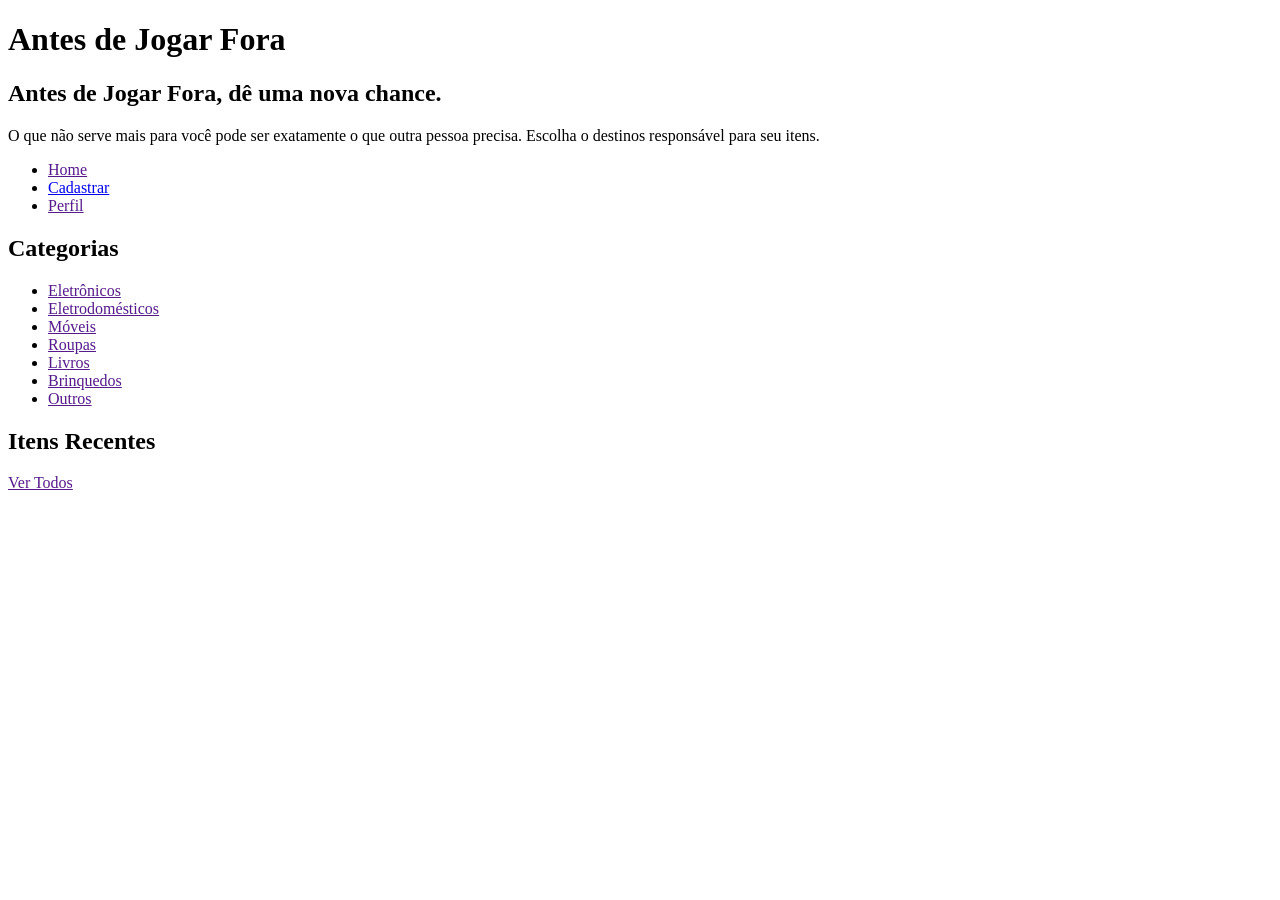
==== index.html @ 0c52346c "Antes de Jogar Fora - Updates (0.2.0 - 0.3.2) 17/08/2026 - Segunda-feira  Criei a base do site e o a" ====
<!DOCTYPE html>
<html lang="en">
<head>
    <meta charset="UTF-8">
    <meta name="viewport" content="width=device-width, initial-scale=1.0">
    <title>Antes de Jogar Fora</title>
    <link rel="stylesheet" href="style.css">
</head>
<body>
    <header>
        <h1>Antes de Jogar Fora</h1>
        <h2>Antes de Jogar Fora, dê uma nova chance.</h2>
        <p>O que não serve mais para você pode ser exatamente o que outra pessoa precisa. Escolha o destinos responsável para seu itens.</p>
        <nav>
            <ul class="menu">
                <li><a href="">Home</a></li>
                <li><a href="cadastro.html">Cadastrar</a></li>
                <li><a href="">Perfil</a></li>
            </ul>
        </nav>
    </header>

    <main>
        <section class="home">
            <h2>Categorias</h2>
            <ul class="catalog li">
                <li><a href="">Eletrônicos</a></li>
                <li><a href="">Eletrodomésticos</a></li>
                <li><a href="">Móveis</a></li>
                <li><a href="">Roupas</a></li>
                <li><a href="">Livros</a></li>
                <li><a href="">Brinquedos</a></li>
                <li><a href="">Outros</a></li>
            </ul>
        </section>

        <section class="iten">
            <h2>Itens Recentes</h2>
            <a href="" class="explorer">Ver Todos</a>
            <!--Adicionar Imagens-->

        </section>
    </main>

    <footer>
        
    </footer>

</body>
</html>
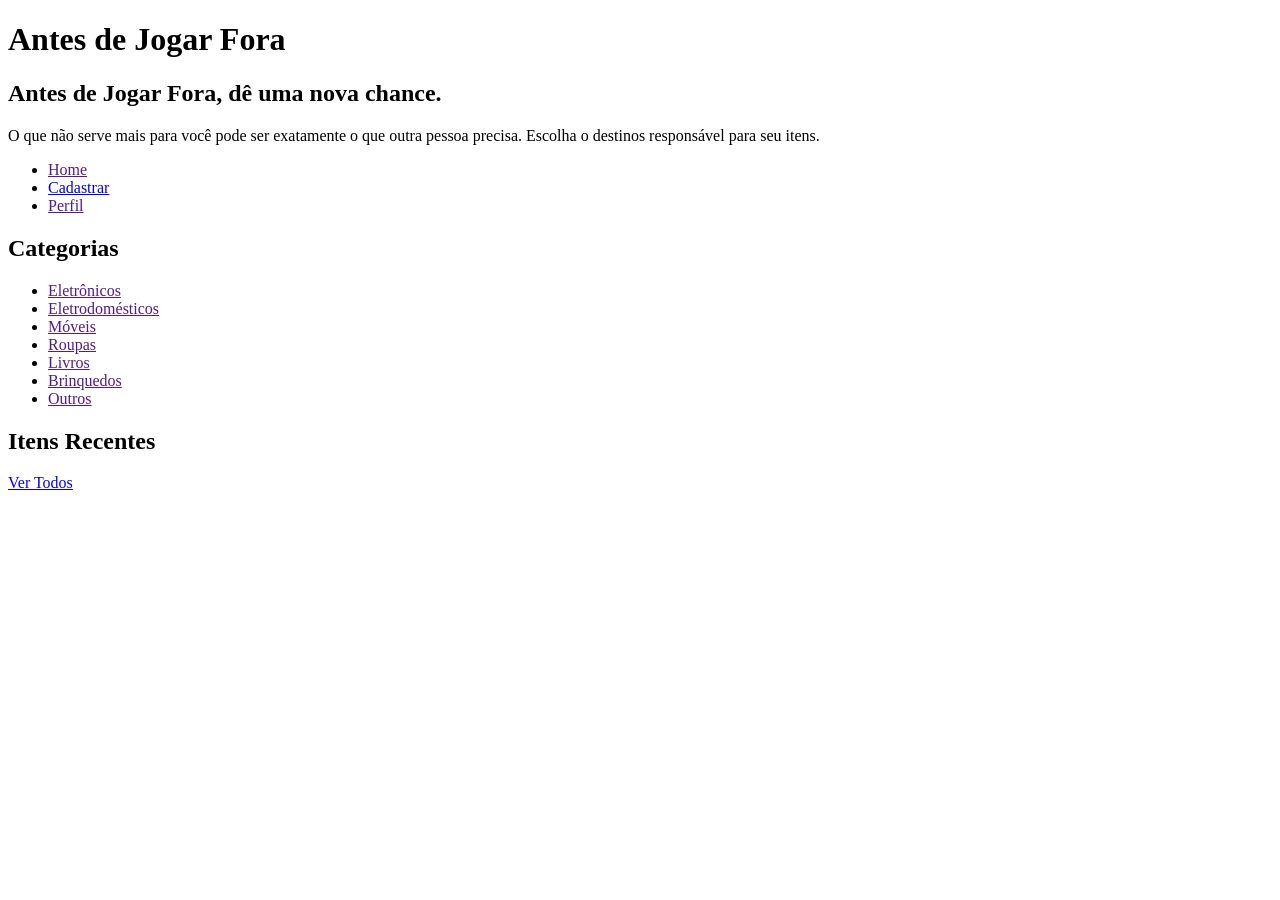
==== commit d18c1acd: "Antes de Jogar Fora - Update (0.5.1) 25/08/2026 (Intervalo do Almoço) - Terça-feira  Algumas correçõ" ====
--- a/index.html
+++ b/index.html
@@ -14,7 +14,7 @@
         <nav>
             <ul class="menu">
                 <li><a href="">Home</a></li>
-                <li><a href="cadastro.html">Cadastrar</a></li>
+                <li><a href="cadastro 1.html">Cadastrar</a></li>
                 <li><a href="">Perfil</a></li>
             </ul>
         </nav>
@@ -36,7 +36,7 @@
 
         <section class="iten">
             <h2>Itens Recentes</h2>
-            <a href="" class="explorer">Ver Todos</a>
+            <a href="catalogo.html" class="explorer">Ver Todos</a>
             <!--Adicionar Imagens-->
 
         </section>
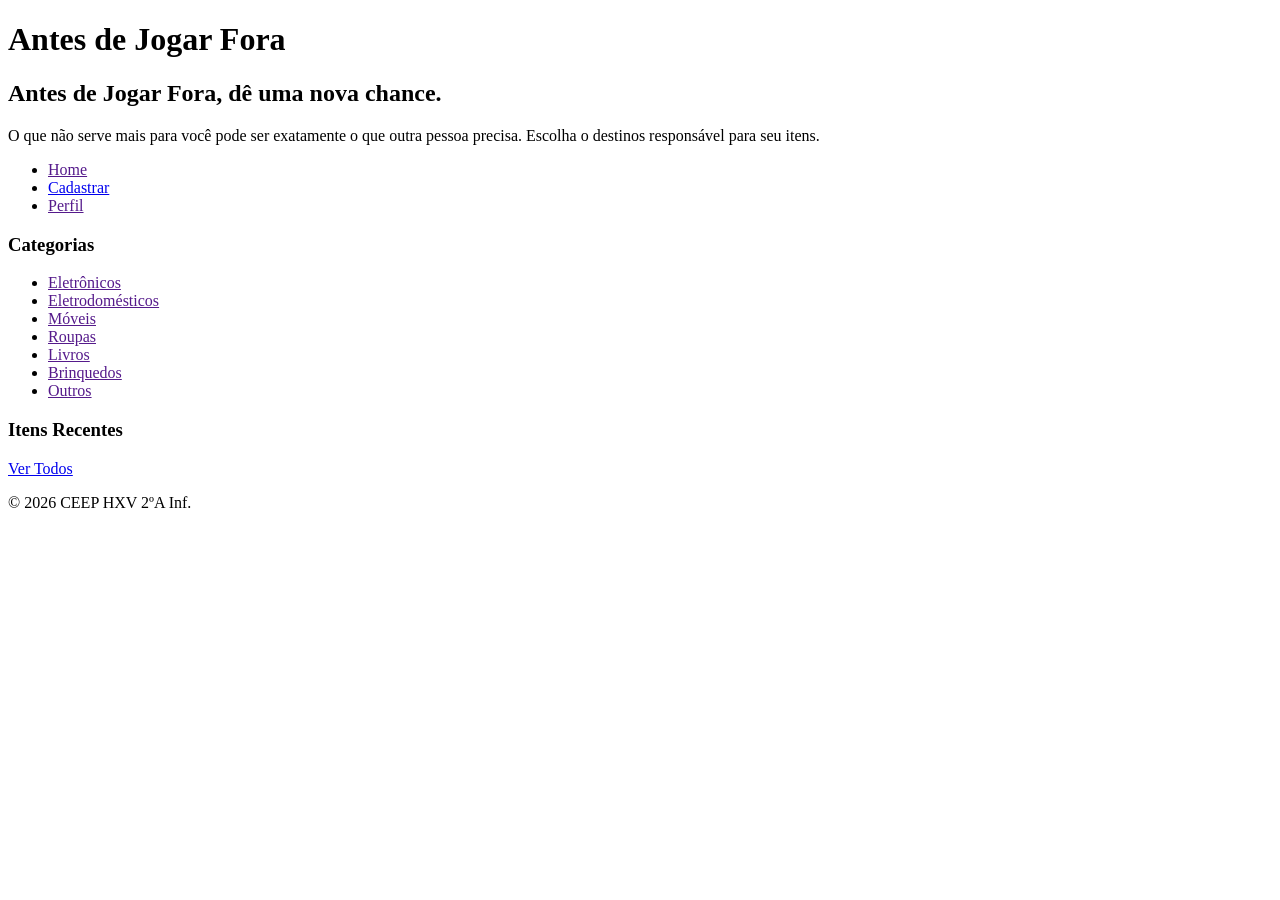
==== commit df3624a1: "Antes de Jogar Fora - Update (0.7.7) 07/09/2026 - Domingo  Algumas alterações de tag e ordem; Criei " ====
--- a/index.html
+++ b/index.html
@@ -22,7 +22,7 @@
 
     <main>
         <section class="home">
-            <h2>Categorias</h2>
+            <h3>Categorias</h3>
             <ul class="catalog li">
                 <li><a href="">Eletrônicos</a></li>
                 <li><a href="">Eletrodomésticos</a></li>
@@ -35,7 +35,7 @@
         </section>
 
         <section class="iten">
-            <h2>Itens Recentes</h2>
+            <h3>Itens Recentes</h3>
             <a href="catalogo.html" class="explorer">Ver Todos</a>
             <!--Adicionar Imagens-->
 
@@ -43,7 +43,7 @@
     </main>
 
     <footer>
-        
+        <p>&copy 2026 CEEP HXV 2ºA Inf.</p>
     </footer>
 
 </body>
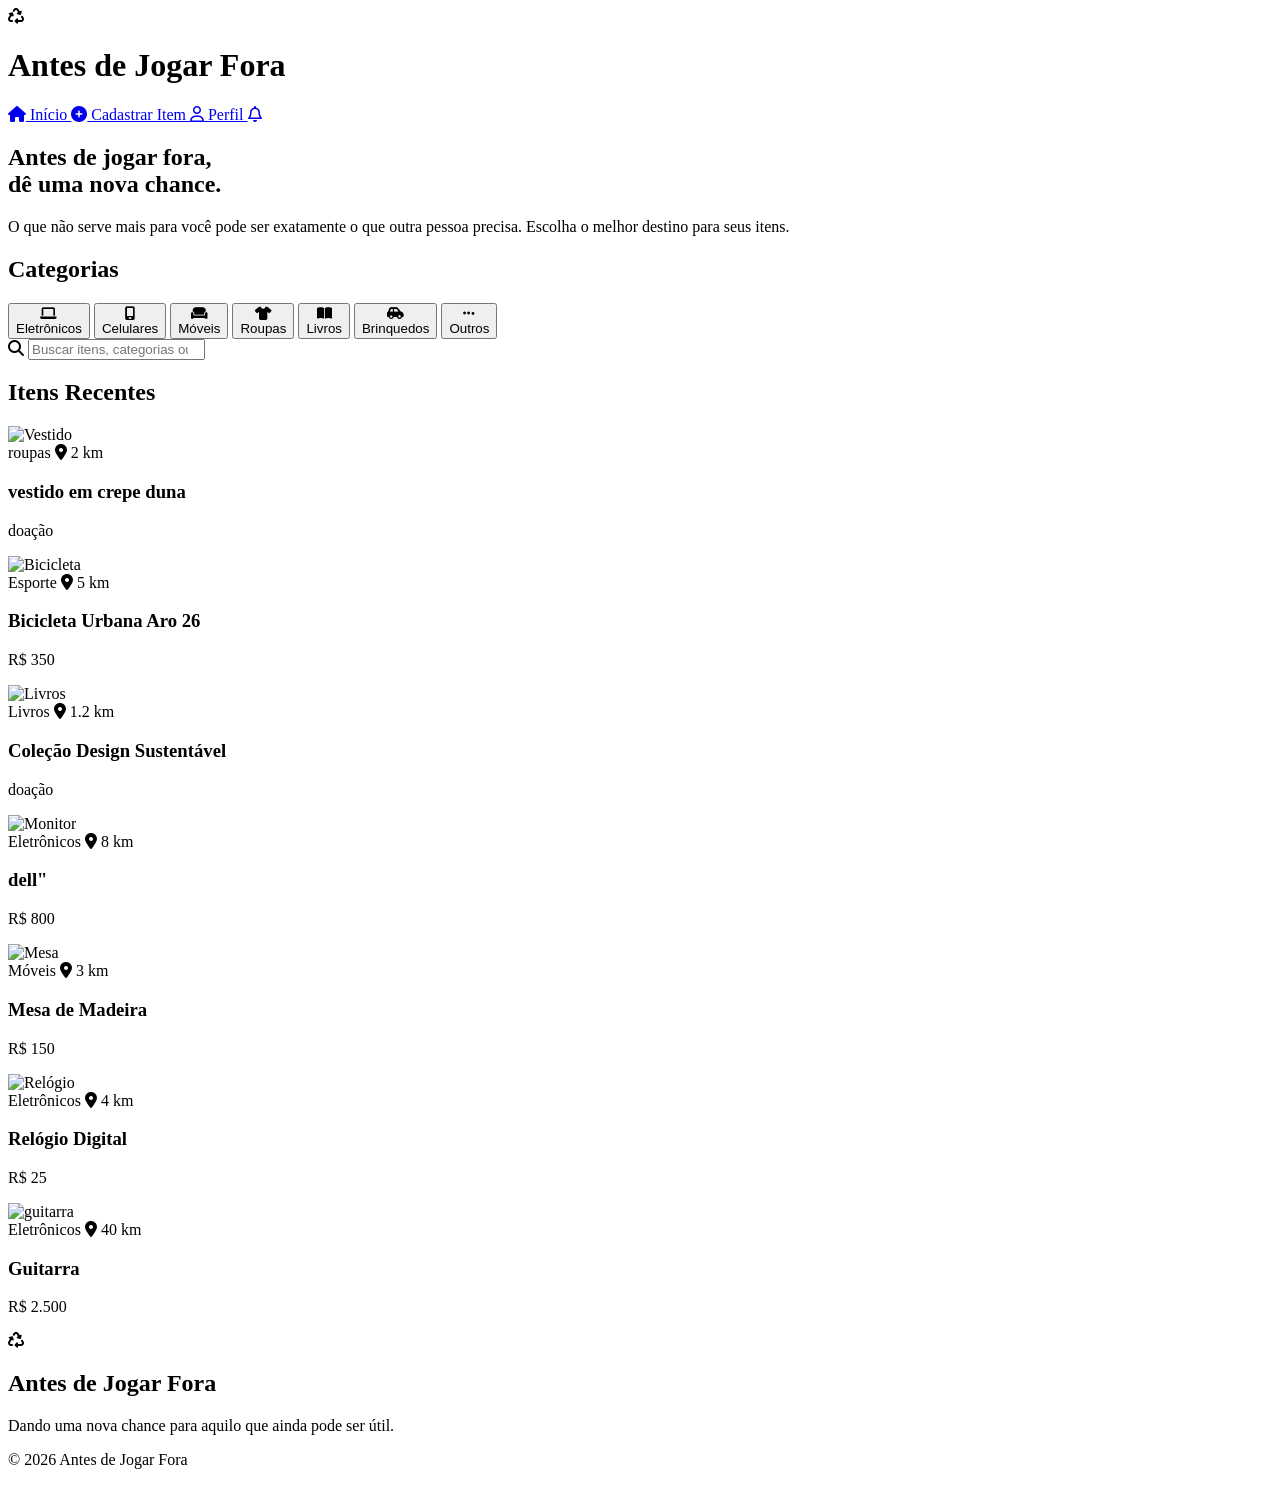
==== commit d639b652: "Antes de Jogar Fora no index, eu(heloa), utilizei  o modelo base onde felipe fez, peguei esse modelo" ====
--- a/index.html
+++ b/index.html
@@ -1,50 +1,396 @@
 <!DOCTYPE html>
-<html lang="en">
+<html lang="pt-BR">
 <head>
     <meta charset="UTF-8">
     <meta name="viewport" content="width=device-width, initial-scale=1.0">
+
     <title>Antes de Jogar Fora</title>
+
+    <!-- CSS -->
     <link rel="stylesheet" href="style.css">
+
+    <!-- Ícones -->
+    <link rel="stylesheet"
+        href="https://cdnjs.cloudflare.com/ajax/libs/font-awesome/6.5.1/css/all.min.css">
 </head>
+
 <body>
+
+    <!-- CABEÇALHO -->
     <header>
-        <h1>Antes de Jogar Fora</h1>
-        <h2>Antes de Jogar Fora, dê uma nova chance.</h2>
-        <p>O que não serve mais para você pode ser exatamente o que outra pessoa precisa. Escolha o destinos responsável para seu itens.</p>
-        <nav>
-            <ul class="menu">
-                <li><a href="">Home</a></li>
-                <li><a href="cadastro 1.html">Cadastrar</a></li>
-                <li><a href="">Perfil</a></li>
-            </ul>
+
+        <div class="logo">
+            <i class="fa-solid fa-recycle"></i>
+            <h1>Antes de Jogar Fora</h1>
+        </div>
+
+        <nav class="menu">
+            <a href="#" class="ativo">
+                <i class="fa-solid fa-house"></i>
+                Início
+            </a>
+
+            <a href="cadastro1.html">
+                <i class="fa-solid fa-circle-plus"></i>
+                Cadastrar Item
+            </a>
+
+            <a href="#">
+                <i class="fa-regular fa-user"></i>
+                Perfil
+            </a>
+
+            <a href="#">
+                <i class="fa-regular fa-bell"></i>
+            </a>
         </nav>
+
     </header>
 
+
+    <!-- CONTEÚDO PRINCIPAL -->
     <main>
-        <section class="home">
-            <h3>Categorias</h3>
-            <ul class="catalog li">
-                <li><a href="">Eletrônicos</a></li>
-                <li><a href="">Eletrodomésticos</a></li>
-                <li><a href="">Móveis</a></li>
-                <li><a href="">Roupas</a></li>
-                <li><a href="">Livros</a></li>
-                <li><a href="">Brinquedos</a></li>
-                <li><a href="">Outros</a></li>
-            </ul>
+
+        <!-- APRESENTAÇÃO -->
+        <section class="apresentacao">
+
+            <h2>
+                Antes de jogar fora,<br>
+                <span>dê uma nova chance.</span>
+            </h2>
+
+            <p>
+                O que não serve mais para você pode ser exatamente
+                o que outra pessoa precisa. Escolha o melhor destino 
+                para seus itens.
+            </p>
+
         </section>
 
-        <section class="iten">
-            <h3>Itens Recentes</h3>
-            <a href="catalogo.html" class="explorer">Ver Todos</a>
-            <!--Adicionar Imagens-->
+
+        <!-- CATEGORIAS -->
+        <section id="categorias" class="categorias">
+
+            <h2>Categorias</h2>
+
+            <div class="lista-categorias">
+
+                <button class="categoria">
+                    <div class="icone">
+                        <i class="fa-solid fa-laptop"></i>
+                    </div>
+                    <span>Eletrônicos</span>
+                </button>
+
+                <button class="categoria">
+                    <div class="icone">
+                        <i class="fa-solid fa-mobile-screen"></i>
+                    </div>
+                    <span>Celulares</span>
+                </button>
+
+                <button class="categoria">
+                    <div class="icone">
+                        <i class="fa-solid fa-couch"></i>
+                    </div>
+                    <span>Móveis</span>
+                </button>
+
+                <button class="categoria">
+                    <div class="icone">
+                        <i class="fa-solid fa-shirt"></i>
+                    </div>
+                    <span>Roupas</span>
+                </button>
+
+                <button class="categoria">
+                    <div class="icone">
+                        <i class="fa-solid fa-book-open"></i>
+                    </div>
+                    <span>Livros</span>
+                </button>
+
+                <button class="categoria">
+                    <div class="icone">
+                        <i class="fa-solid fa-car-side"></i>
+                    </div>
+                    <span>Brinquedos</span>
+                </button>
+
+                <button class="categoria">
+                    <div class="icone">
+                        <i class="fa-solid fa-ellipsis"></i>
+                    </div>
+                    <span>Outros</span>
+                </button>
+
+            </div>
 
         </section>
+
+        <section class="busca-area" aria-label="Buscar itens">
+            <div class="campo-busca">
+                <i class="fa-solid fa-magnifying-glass"></i>
+                <input type="search" placeholder="Buscar itens, categorias ou localização" aria-label="Buscar itens" />
+            </div>
+        </section>
+
+
+        <!-- ITENS RECENTES -->
+        <section id="itens" class="itens">
+
+            <div class="titulo-itens">
+
+                <h2>Itens Recentes</h2>
+
+                
+
+            </div>
+
+
+            <div class="grid-itens">
+
+
+                <!-- ITEM 1 -->
+                <article class="card">
+
+                    <img src="fotos/vestido.jpeg"
+                         alt="Vestido">
+
+                    <div class="conteudo-card">
+
+                        <div class="informacoes">
+
+                            <span class="tag roupas">roupas</span>
+
+
+                            <span class="distancia">
+                                <i class="fa-solid fa-location-dot"></i>
+                                2 km
+                            </span>
+
+                        </div>
+
+                        <h3>vestido em crepe duna</h3>
+                        <p class="preco">doação</p>
+
+
+
+                    </div>
+
+                </article>
+
+
+                <!-- ITEM 2 -->
+                <article class="card">
+
+                    <img src="fotos/foto de bike.jpeg"
+                         alt="Bicicleta">
+
+                    <div class="conteudo-card">
+
+                        <div class="informacoes">
+
+                            <span class="tag esporte">
+                                Esporte
+                            </span>
+
+                            <span class="distancia">
+                                <i class="fa-solid fa-location-dot"></i>
+                                5 km
+                            </span>
+
+                        </div>
+
+                        <h3>Bicicleta Urbana Aro 26</h3>
+
+                        <p class="preco">R$ 350</p>
+
+                    </div>
+
+                </article>
+
+
+                <!-- ITEM 3 -->
+                <article class="card">
+
+                    <img src="https://images.unsplash.com/photo-1512820790803-83ca734da794"
+                         alt="Livros">
+
+                    <div class="conteudo-card">
+
+                        <div class="informacoes">
+
+                            <span class="tag livros">
+                                Livros
+                            </span>
+
+                            <span class="distancia">
+                                <i class="fa-solid fa-location-dot"></i>
+                                1.2 km
+                            </span>
+
+                        </div>
+
+                        <h3>Coleção Design Sustentável</h3>
+
+                        <p class="preco gratis">doação</p>
+
+                    </div>
+
+                </article>
+
+
+                <!-- ITEM 4 -->
+                <article class="card">
+
+                    <img src="fotos/notebook.jpeg"
+                         alt="Monitor">
+
+                    <div class="conteudo-card">
+
+                        <div class="informacoes">
+
+                            <span class="tag eletronicos">
+                                Eletrônicos
+                            </span>
+
+                            <span class="distancia">
+                                <i class="fa-solid fa-location-dot"></i>
+                                8 km
+                            </span>
+
+                        </div>
+
+                        <h3>dell"</h3>
+
+                        <p class="preco">R$ 800</p>
+
+                    </div>
+
+                </article>
+
+
+                <!-- ITEM 5 -->
+                <article class="card">
+
+                    <img src="fotos/mesa de madeira.jpeg"
+                         alt="Mesa">
+
+                    <div class="conteudo-card">
+
+                        <div class="informacoes">
+
+                            <span class="tag moveis">
+                                Móveis
+                            </span>
+
+                            <span class="distancia">
+                                <i class="fa-solid fa-location-dot"></i>
+                                3 km
+                            </span>
+
+                        </div>
+
+                        <h3>Mesa de Madeira</h3>
+
+                        <p class="preco">R$ 150</p>
+
+                    </div>
+
+                </article>
+
+
+                <!-- ITEM 6 -->
+                <article class="card">
+
+                    <img src="fotos/relogio2.jpeg"
+                         alt="Relógio">
+
+                    <div class="conteudo-card">
+
+                        <div class="informacoes">
+
+                            <span class="tag eletronicos">
+                                Eletrônicos
+                            </span>
+
+                            <span class="distancia">
+                                <i class="fa-solid fa-location-dot"></i>
+                                4 km
+                            </span>
+
+                        </div>
+
+                        <h3>Relógio Digital</h3>
+
+                        <p class="preco">R$ 25</p>
+
+                    </div>
+
+                </article>
+
+                <!-- ITEM 7 -->
+                <article class="card">
+
+                    <img src="fotos/guitarra.jpeg"
+                         alt="guitarra">
+
+                    <div class="conteudo-card">
+
+                        <div class="informacoes">
+
+                            <span class="tag eletronicos">
+                                Eletrônicos
+                            </span>
+
+                            <span class="distancia">
+                                <i class="fa-solid fa-location-dot"></i>
+                                40 km
+                            </span>
+
+                        </div>
+
+                        <h3>Guitarra</h3>
+
+                        <p class="preco">R$ 2.500</p>
+
+                    </div>
+
+                </article>
+
+
+            </div>
+
+        </section>
+
     </main>
 
+
+    <!-- RODAPÉ -->
     <footer>
-        <p>&copy 2026 CEEP HXV 2ºA Inf.</p>
+
+        <div class="footer-logo">
+
+            <i class="fa-solid fa-recycle"></i>
+
+            <h2>Antes de Jogar Fora</h2>
+
+        </div>
+
+        <p>
+            Dando uma nova chance para aquilo que ainda pode ser útil.
+        </p>
+
+        <p class="copyright">
+            © 2026 Antes de Jogar Fora
+        </p>
+
     </footer>
 
+
+    <!-- JAVASCRIPT -->
+    <script src="script.js"></script>
+
 </body>
-</html>+</html>
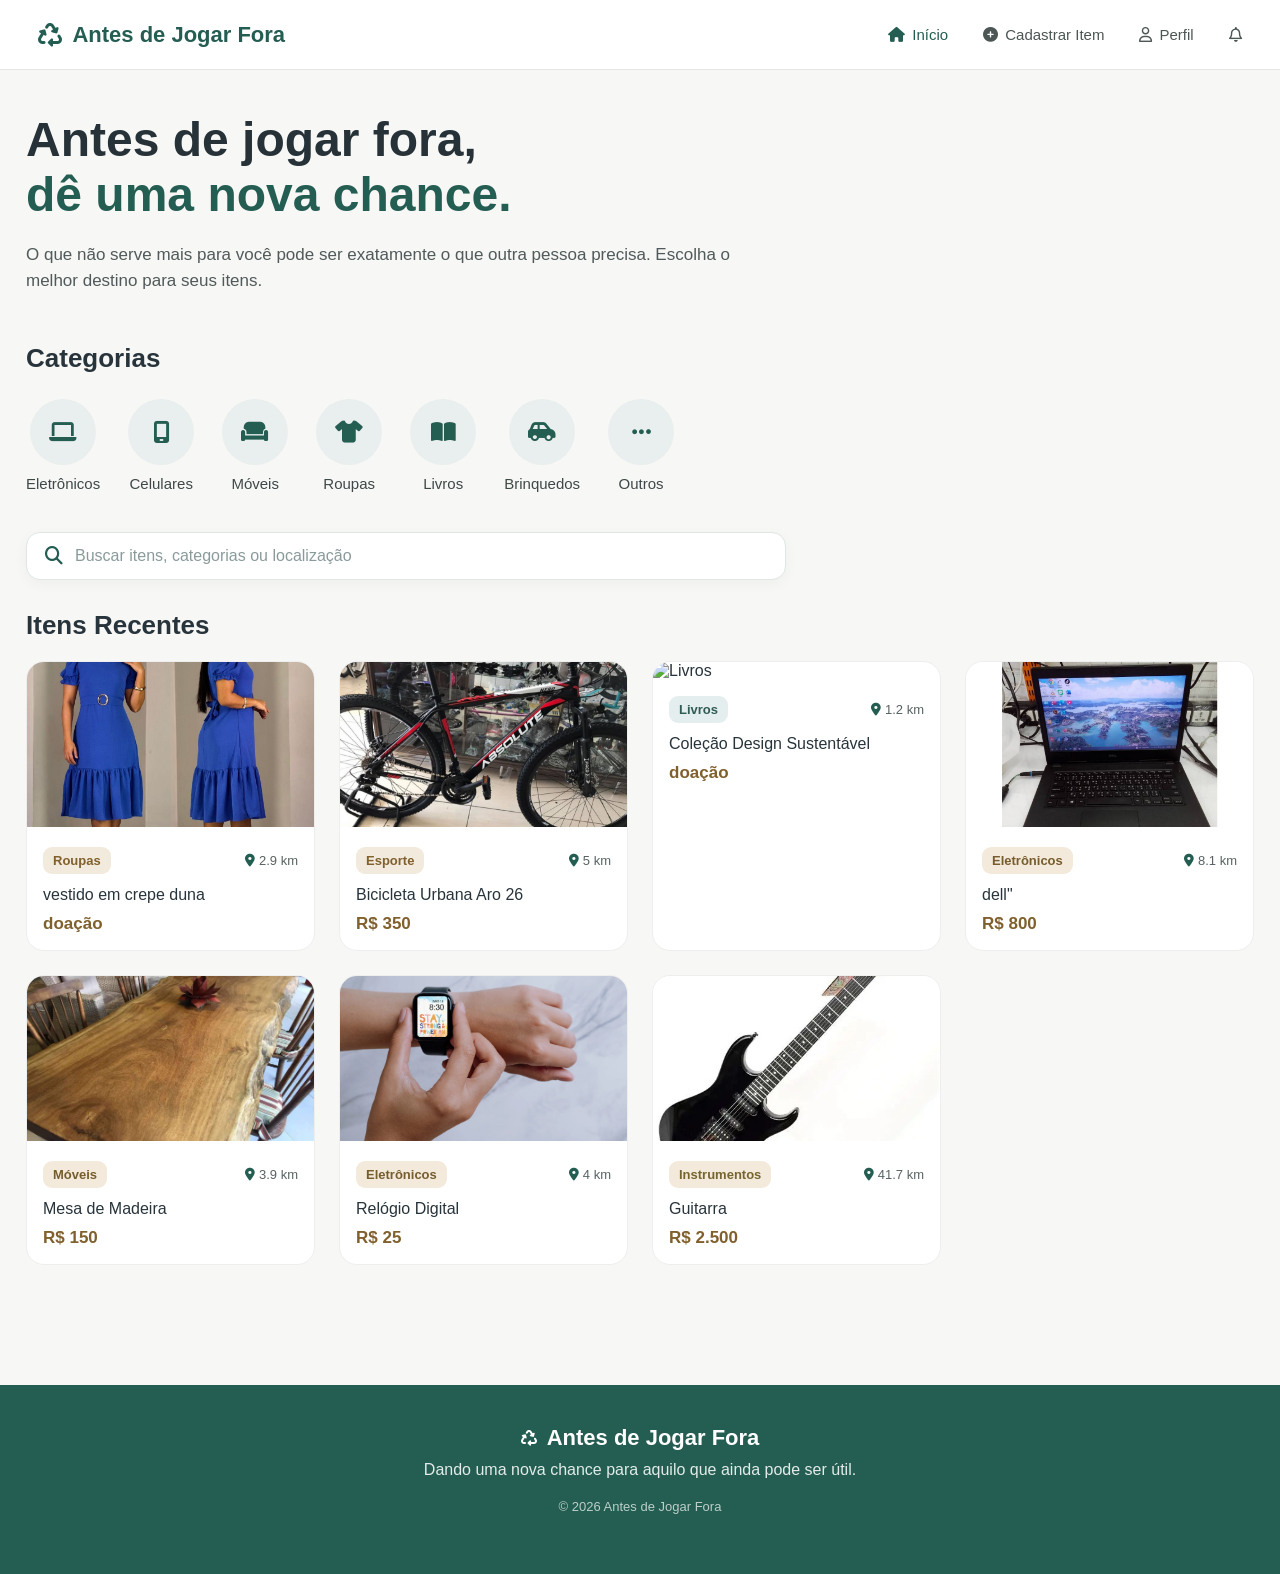
==== commit 284539f6: "Antes de Jogar Fora Algumas alteracoes minimas." ====
--- a/index.html
+++ b/index.html
@@ -161,12 +161,12 @@
 
                         <div class="informacoes">
 
-                            <span class="tag roupas">roupas</span>
-
-
-                            <span class="distancia">
-                                <i class="fa-solid fa-location-dot"></i>
-                                2 km
+                            <span class="tag roupas">Roupas</span>
+
+
+                            <span class="distancia">
+                                <i class="fa-solid fa-location-dot"></i>
+                                2.9 km
                             </span>
 
                         </div>
@@ -257,7 +257,7 @@
 
                             <span class="distancia">
                                 <i class="fa-solid fa-location-dot"></i>
-                                8 km
+                                8.1 km
                             </span>
 
                         </div>
@@ -287,7 +287,7 @@
 
                             <span class="distancia">
                                 <i class="fa-solid fa-location-dot"></i>
-                                3 km
+                                3.9 km
                             </span>
 
                         </div>
@@ -340,13 +340,13 @@
 
                         <div class="informacoes">
 
-                            <span class="tag eletronicos">
-                                Eletrônicos
-                            </span>
-
-                            <span class="distancia">
-                                <i class="fa-solid fa-location-dot"></i>
-                                40 km
+                            <span class="tag instrumentos">
+                                Instrumentos
+                            </span>
+
+                            <span class="distancia">
+                                <i class="fa-solid fa-location-dot"></i>
+                                41.7 km
                             </span>
 
                         </div>
--- a/style.css
+++ b/style.css
@@ -0,0 +1,1375 @@
+* {
+    margin: 0;
+    padding: 0;
+    box-sizing: border-box;
+}
+
+body {
+    font-family: Arial, Helvetica, sans-serif;
+    background-color: #f8f8f6;
+    color: #263238;
+    overflow-x: hidden;
+}
+
+
+/* CABEÇALHO */
+
+header {
+    width: 100%;
+    height: 70px;
+
+    display: flex;
+    align-items: center;
+    justify-content: space-between;
+
+    padding: 0 clamp(22px, 3vw, 72px);
+
+    background-color: white;
+
+    border-bottom: 1px solid #e5e5e5;
+}
+
+.logo {
+    display: flex;
+    align-items: center;
+    gap: 10px;
+
+    color: #245d52;
+}
+
+.logo h1 {
+    font-size: 22px;
+}
+
+.logo i {
+    font-size: 24px;
+}
+
+
+/* MENU */
+
+.menu {
+    display: flex;
+    align-items: center;
+    gap: 35px;
+}
+
+.menu a {
+    text-decoration: none;
+    color: #4c5655;
+
+    display: flex;
+    align-items: center;
+    gap: 7px;
+
+    font-size: 15px;
+}
+
+.menu a:hover,
+.menu .ativo {
+    color: #245d52;
+}
+
+
+/* CONTEÚDO */
+
+main {
+    width: min(1440px, calc(100% - 52px));
+    margin: 0 auto;
+    padding: 42px 0 50px;
+}
+
+
+/* APRESENTAÇÃO */
+
+.apresentacao {
+    max-width: 760px;
+    margin-bottom: 50px;
+}
+
+.apresentacao h2 {
+    font-size: 48px;
+    line-height: 1.15;
+
+    margin-bottom: 20px;
+
+    color: #263238;
+}
+
+.apresentacao span {
+    color: #245d52;
+}
+
+.apresentacao p {
+    font-size: 17px;
+
+    line-height: 1.5;
+
+    color: #505a5a;
+}
+
+
+/* CATEGORIAS */
+
+.categorias h2,
+.itens h2 {
+    font-size: 26px;
+
+    margin-bottom: 25px;
+}
+
+.lista-categorias {
+    display: flex;
+
+    gap: 28px;
+
+    margin-bottom: 40px;
+
+    flex-wrap: wrap;
+}
+
+.busca-area {
+    margin: 0 0 30px;
+}
+
+.campo-busca {
+    width: min(100%, 760px);
+    display: flex;
+    align-items: center;
+    gap: 12px;
+    background: #ffffff;
+    border: 1px solid #dfe7e3;
+    border-radius: 14px;
+    padding: 14px 18px;
+    box-shadow: 0 4px 14px rgba(25, 43, 36, 0.04);
+}
+
+.campo-busca i {
+    color: #245d52;
+    font-size: 18px;
+}
+
+.campo-busca input {
+    width: 100%;
+    border: none;
+    outline: none;
+    font-size: 16px;
+    color: #263238;
+    background: transparent;
+}
+
+.campo-busca input::placeholder {
+    color: #8a9a9b;
+}
+
+.mensagem-busca {
+    margin: 12px 0 0;
+    color: #48615f;
+    font-size: 14px;
+    display: none;
+}
+
+.categoria {
+    border: none;
+
+    background: transparent;
+
+    cursor: pointer;
+
+    display: flex;
+
+    flex-direction: column;
+
+    align-items: center;
+
+    gap: 10px;
+
+    font-size: 15px;
+
+    color: #3f4848;
+}
+
+.icone {
+    width: 66px;
+    height: 66px;
+
+    border-radius: 50%;
+
+    background-color: #e9eeee;
+
+    display: flex;
+
+    justify-content: center;
+
+    align-items: center;
+
+    color: #245d52;
+
+    font-size: 22px;
+}
+
+.categoria:hover .icone {
+    background-color: #d8e5e1;
+
+    transform: scale(1.08);
+
+    transition: 0.3s;
+}
+
+
+/* TÍTULO DOS ITENS */
+
+.titulo-itens {
+    display: flex;
+
+    align-items: center;
+
+    justify-content: space-between;
+
+    margin-bottom: 20px;
+}
+
+.titulo-itens h2 {
+    margin-bottom: 0;
+}
+
+.titulo-itens a {
+    text-decoration: none;
+
+    color: #245d52;
+
+    font-size: 15px;
+}
+
+
+/* GRID DOS ITENS */
+
+.grid-itens {
+    display: grid;
+
+    grid-template-columns: repeat(4, 1fr);
+
+    gap: 24px;
+}
+
+
+/* CARD */
+
+.card {
+    background-color: white;
+
+    border-radius: 18px;
+
+    overflow: hidden;
+
+    border: 1px solid #eeeeee;
+
+    transition: 0.3s;
+
+    cursor: pointer;
+}
+
+.card:hover {
+    transform: translateY(-6px);
+
+    box-shadow: 0 10px 25px rgba(0,0,0,0.08);
+}
+
+.card img {
+    width: 100%;
+
+    height: 165px;
+
+    object-fit: cover;
+}
+
+.conteudo-card {
+    padding: 16px;
+}
+
+.informacoes {
+    display: flex;
+
+    align-items: center;
+
+    justify-content: space-between;
+
+    margin-bottom: 12px;
+}
+
+.tag {
+    padding: 6px 10px;
+
+    border-radius: 9px;
+
+    font-size: 13px;
+
+    font-weight: bold;
+}
+
+.roupas {
+    background-color: #f2eadc;
+    color: #80602d;
+}
+
+.esporte {
+    background-color: #f2eadc;
+
+    color: #80602d;
+}
+
+.livros {
+    background-color: #e5eeee;
+
+    color: #315b55;
+}
+
+.eletronicos {
+    background-color: #f3eadb;
+
+    color: #765d2e;
+}
+
+.instrumentos {
+    background-color: #f3eadb;
+
+    color: #76652e;
+}
+
+.distancia {
+    font-size: 13px;
+
+    color: #586262;
+}
+
+.distancia i {
+    color: #245d52;
+}
+
+.card h3 {
+    font-size: 16px;
+
+    font-weight: normal;
+
+    margin-bottom: 10px;
+}
+
+.preco {
+    font-size: 17px;
+
+    font-weight: bold;
+
+    color: #80602d;
+}
+
+.doacao {
+    font-size: 17px;
+    font-weight: bold; 
+    color: #80602d;    
+}
+
+.moveis {
+    background-color: #f3eadb;
+
+    color: #765d2e;
+}
+
+/* RODAPÉ */
+
+footer {
+    margin-top: 70px;
+
+    padding: 40px 55px;
+
+    background-color: #245d52;
+
+    color: white;
+
+    text-align: center;
+}
+
+.footer-logo {
+    display: flex;
+
+    justify-content: center;
+
+    align-items: center;
+
+    gap: 10px;
+
+    margin-bottom: 10px;
+}
+
+.footer-logo h2 {
+    font-size: 22px;
+}
+
+footer p {
+    color: #e2ece9;
+
+    margin-bottom: 20px;
+}
+
+.copyright {
+    font-size: 13px;
+
+    opacity: 0.8;
+}
+
+
+/* RESPONSIVIDADE */
+
+@media (max-width: 1000px) {
+
+    .grid-itens {
+        grid-template-columns: repeat(2, 1fr);
+    }
+
+}
+
+
+@media (max-width: 700px) {
+
+    header {
+        padding: 0 20px;
+
+        height: auto;
+
+        flex-direction: column;
+
+        gap: 20px;
+
+        padding-top: 20px;
+
+        padding-bottom: 20px;
+    }
+
+    .menu {
+        gap: 15px;
+
+        flex-wrap: wrap;
+
+        justify-content: center;
+    }
+
+    main {
+        padding: 30px 20px;
+    }
+
+    .apresentacao h2 {
+        font-size: 36px;
+    }
+
+    .grid-itens {
+        grid-template-columns: 1fr;
+    }
+
+    footer {
+        padding: 35px 20px;
+    }
+
+}
+
+/* ========================================
+   PÁGINA CADASTRO 1
+======================================== */
+
+body {
+    margin: 0;
+    font-family: Arial, Helvetica, sans-serif;
+    background-color: #f7f7f5;
+    color: #28343b;
+}
+
+
+/* CABEÇALHO */
+
+.cabecalho-cadastro {
+    position: relative;
+    height: 72px;
+
+    display: flex;
+    justify-content: center;
+    align-items: center;
+
+    background-color: #ffffff;
+
+    border-top: 8px solid #263d42;
+    border-bottom: 1px solid #e2e2e2;
+    padding: 0 20px;
+}
+
+.voltar-inicio {
+    position: absolute;
+    left: 22px;
+
+    display: flex;
+    justify-content: center;
+    align-items: center;
+
+    width: 38px;
+    height: 38px;
+
+    border-radius: 50%;
+
+    color: #24594f;
+
+    text-decoration: none;
+
+    transition: 0.2s;
+}
+
+.voltar-inicio:hover {
+    background-color: #edf4f2;
+}
+
+.cabecalho-cadastro h1 {
+    margin: 0;
+
+    color: #24594f;
+
+    font-size: 27px;
+    font-weight: bold;
+}
+
+
+/* ÁREA PRINCIPAL */
+
+.pagina-cadastro {
+    max-width: 720px;
+
+    margin: auto;
+
+    padding: 0 20px 40px;
+}
+
+
+/* TÍTULO */
+
+.titulo-cadastro {
+    text-align: center;
+
+    margin-top: 0;
+}
+
+.titulo-cadastro h2 {
+    margin-bottom: 8px;
+
+    font-size: 30px;
+
+    color: #263238;
+}
+
+.titulo-cadastro p {
+    margin-top: 0;
+
+    font-size: 16px;
+
+    color: #4e5b61;
+}
+
+
+/* FORMULÁRIO */
+
+.formulario-cadastro {
+    margin-top: 25px;
+
+    background-color: white;
+
+    border: 1px solid #d7dedd;
+
+    border-radius: 15px;
+
+    padding: 25px;
+
+    box-shadow: 0 3px 12px rgba(0, 0, 0, 0.03);
+}
+
+
+/* CAMPOS */
+
+.campo {
+    display: flex;
+
+    flex-direction: column;
+
+    margin-bottom: 24px;
+}
+
+.campo > label {
+    margin-bottom: 8px;
+
+    font-size: 14px;
+
+    color: #37434a;
+
+    letter-spacing: 0.3px;
+}
+
+
+/* INPUT E SELECT */
+
+.campo input[type="text"],
+.campo select,
+.campo textarea {
+    width: 100%;
+
+    border: 1px solid #63706c;
+
+    border-radius: 9px;
+
+    font-size: 16px;
+
+    padding: 15px 16px;
+
+    box-sizing: border-box;
+
+    outline: none;
+
+    background-color: #ffffff;
+}
+
+.campo input[type="text"]::placeholder,
+.campo textarea::placeholder {
+    color: #a4afb3;
+}
+
+.campo input[type="text"]:focus,
+.campo select:focus,
+.campo textarea:focus {
+    border: 2px solid #24594f;
+}
+
+
+/* DESCRIÇÃO */
+
+.campo textarea {
+    height: 100px;
+
+    resize: vertical;
+
+    font-family: Arial, Helvetica, sans-serif;
+}
+
+
+/* ÁREA DE FOTO */
+
+.area-foto {
+    height: 195px;
+
+    border: 2px dashed #b5c3bf;
+
+    border-radius: 13px;
+
+    display: flex;
+
+    flex-direction: column;
+
+    justify-content: center;
+
+    align-items: center;
+
+    cursor: pointer;
+
+    color: #68777b;
+}
+
+.area-foto:hover {
+    background-color: #f3f8f6;
+
+    border-color: #24594f;
+}
+
+.area-foto i {
+    font-size: 40px;
+
+    margin-bottom: 14px;
+}
+
+.area-foto span {
+    font-size: 16px;
+
+    margin-bottom: 7px;
+}
+
+.area-foto small {
+    color: #9ba6aa;
+}
+
+
+/* ESTADO DE CONSERVAÇÃO */
+
+.opcoes-estado {
+    display: grid;
+
+    grid-template-columns: repeat(3, 1fr);
+
+    gap: 14px;
+}
+
+.opcoes-estado input {
+    display: none;
+}
+
+.estado {
+    border: 1px solid #c5cfcc;
+
+    border-radius: 9px;
+
+    padding: 17px 14px;
+
+    cursor: pointer;
+
+    text-align: left;
+
+    font-size: 15px;
+
+    color: #303c42;
+
+    background-color: #ffffff;
+
+    transition: 0.2s;
+}
+
+.estado:hover {
+    border-color: #24594f;
+}
+
+
+/* QUANDO O ESTADO ESTIVER SELECIONADO */
+
+.opcoes-estado input:checked + .estado {
+    border: 2px solid #24594f;
+
+    background-color: #eef5f2;
+
+    box-shadow: 0 0 0 1px #c9d9d4;
+}
+
+
+/* LINHA */
+
+.linha {
+    width: 100%;
+
+    height: 1px;
+
+    background-color: #e5e5e5;
+
+    margin-bottom: 12px;
+}
+
+
+/* BOTÃO PRÓXIMO PASSO */
+
+.botao-proximo {
+    width: 100%;
+
+    height: 55px;
+
+    display: flex;
+
+    justify-content: center;
+
+    align-items: center;
+
+    gap: 15px;
+
+    background-color: #15513f;
+
+    color: white;
+
+    text-decoration: none;
+
+    border-radius: 12px;
+
+    font-weight: bold;
+
+    font-size: 15px;
+
+    box-sizing: border-box;
+
+    transition: 0.2s;
+}
+
+.botao-proximo:hover {
+    background-color: #0e4233;
+
+    transform: translateY(-1px);
+}
+
+
+/* RESPONSIVIDADE */
+
+@media (max-width: 600px) {
+
+    .cabecalho-cadastro h1 {
+        font-size: 22px;
+    }
+
+    .titulo-cadastro h2 {
+        font-size: 26px;
+    }
+
+    .formulario-cadastro {
+        padding: 18px;
+    }
+
+    .opcoes-estado {
+        grid-template-columns: 1fr;
+    }
+
+    .area-foto {
+        height: 160px;
+    }
+
+}
+
+
+/* ==========================================================================
+   Página de Cadastro 2
+   ========================================================================== */
+.cadastro-2-page {
+    background-color: #f4f7f6;
+    color: #333333;
+    display: flex;
+    flex-direction: column;
+    min-height: 100vh;
+    align-items: center;
+}
+
+.cadastro-2-page .h.cadastro {
+    background-color: #2e7d32;
+    color: #ffffff;
+    width: 100%;
+    padding: 20px;
+    text-align: center;
+    box-shadow: 0 4px 6px rgba(0, 0, 0, 0.1);
+}
+
+.cadastro-2-page .h.cadastro h1 {
+    font-size: 1.8rem;
+    font-weight: 600;
+}
+
+.cadastro-2-page .cadastro-2-main {
+    max-width: 500px;
+    width: 90%;
+    background: #ffffff;
+    margin-top: 40px;
+    padding: 30px;
+    border-radius: 12px;
+    box-shadow: 0 8px 16px rgba(0, 0, 0, 0.05);
+}
+
+.cadastro-2-page .cadastro-2-main h2 {
+    font-size: 1.4rem;
+    color: #1b5e20;
+    margin-bottom: 12px;
+    line-height: 1.3;
+}
+
+.cadastro-2-page .cadastro-2-main p {
+    font-size: 0.95rem;
+    color: #666666;
+    line-height: 1.6;
+    margin-bottom: 25px;
+}
+
+.cadastro-2-page form {
+    display: block;
+}
+
+.cadastro-2-page .btn-back,
+.cadastro-2-page .btn-submit {
+    display: inline-flex;
+    justify-content: center;
+    align-items: center;
+    padding: 12px 24px;
+    font-size: 1rem;
+    font-weight: 600;
+    border-radius: 8px;
+    text-decoration: none;
+    cursor: pointer;
+    transition: background-color 0.2s, transform 0.1s;
+    border: none;
+    width: 48%;
+}
+
+.cadastro-2-page .btn-back {
+    background-color: #e0e0e0;
+    color: #4f4f4f;
+}
+
+.cadastro-2-page .btn-back:hover {
+    background-color: #d5d5d5;
+}
+
+.cadastro-2-page .btn-submit {
+    background-color: #2e7d32;
+    color: #ffffff;
+}
+
+.cadastro-2-page .btn-submit:hover {
+    background-color: #1b5e20;
+}
+
+.cadastro-2-page .btn-submit:active,
+.cadastro-2-page .btn-back:active {
+    transform: scale(0.98);
+}
+
+.cadastro-2-page footer {
+    display: flex;
+    justify-content: space-between;
+    align-items: center;
+    margin-top: 20px;
+    gap: 15px;
+}
+
+.cadastro-2-page .btn-back a {
+    color: inherit;
+    text-decoration: none;
+}
+
+
+.destino-page {
+    margin: 0;
+    min-height: 100vh;
+    padding: 40px 20px;
+    background: #f5f7f5;
+    display: flex;
+    justify-content: center;
+    align-items: center;
+    font-family: Arial, Helvetica, sans-serif;
+    color: #263238;
+}
+
+.destino-page .modal-container {
+    width: min(920px, 100%);
+    background-color: #ffffff;
+    border-radius: 18px;
+    overflow: hidden;
+    box-shadow: 0 10px 30px rgba(25, 43, 36, 0.08);
+    border: 1px solid #dfe7e2;
+}
+
+.destino-page .modal-header {
+    display: flex;
+    justify-content: space-between;
+    align-items: center;
+    padding: 18px 26px;
+    background-color: #ffffff;
+    border-bottom: 1px solid #e8ece9;
+}
+
+.destino-page .logo-title {
+    font-size: 1.4rem;
+    font-weight: 700;
+    color: #245d52;
+}
+
+.destino-page .btn-close,
+.destino-page .btn-help {
+    background: none;
+    border: none;
+    color: #4d5a59;
+    cursor: pointer;
+    width: 34px;
+    height: 34px;
+    display: flex;
+    align-items: center;
+    justify-content: center;
+    border-radius: 50%;
+    transition: 0.2s;
+}
+
+.destino-page .btn-help {
+    border: 1.5px solid #d7dfdc;
+    font-weight: 700;
+}
+
+.destino-page .btn-close:hover,
+.destino-page .btn-help:hover {
+    background-color: #edf4f1;
+}
+
+.destino-page .modal-content {
+    padding: 36px 32px 24px;
+}
+
+.destino-page .instructions {
+    text-align: center;
+    margin-bottom: 30px;
+}
+
+.destino-page .instructions h2 {
+    font-size: clamp(1.8rem, 2vw, 2.2rem);
+    color: #263238;
+    margin-bottom: 10px;
+    font-weight: 700;
+}
+
+.destino-page .instructions p {
+    font-size: 1rem;
+    color: #4e5b61;
+    max-width: 620px;
+    margin: 0 auto;
+    line-height: 1.5;
+}
+
+.destino-page #form-destino {
+    display: flex;
+    flex-direction: column;
+    gap: 18px;
+}
+
+.destino-page .destination-card {
+    display: block;
+    cursor: pointer;
+}
+
+.destino-page .destination-card input[type="radio"] {
+    position: absolute;
+    opacity: 0;
+    width: 0;
+    height: 0;
+}
+
+.destino-page .card-custom-box {
+    display: flex;
+    align-items: flex-start;
+    background-color: #ffffff;
+    border: 1.5px solid #dfe7e2;
+    border-radius: 16px;
+    padding: 22px 20px;
+    transition: 0.25s ease;
+}
+
+.destino-page .destination-card:hover .card-custom-box {
+    border-color: #adc9c1;
+    box-shadow: 0 8px 18px rgba(36, 93, 82, 0.06);
+}
+
+.destino-page .destination-card input[type="radio"]:checked + .card-custom-box {
+    border-color: #245d52;
+    box-shadow: 0 0 0 2px rgba(36, 93, 82, 0.12);
+    background-color: #f6fbf9;
+}
+
+.destino-page .card-icon {
+    font-size: 2rem;
+    margin-right: 18px;
+    width: 48px;
+    text-align: center;
+    line-height: 1;
+}
+
+.destino-page .card-body {
+    flex: 1;
+}
+
+.destino-page .card-header-row {
+    display: flex;
+    justify-content: space-between;
+    align-items: center;
+    gap: 12px;
+    margin-bottom: 8px;
+}
+
+.destino-page .card-header-row h3 {
+    font-size: 1.35rem;
+    color: #263238;
+    font-weight: 700;
+}
+
+.destino-page .card-body p {
+    font-size: 0.95rem;
+    line-height: 1.5;
+    color: #53666d;
+    margin-bottom: 12px;
+}
+
+.destino-page .badge {
+    display: inline-flex;
+    align-items: center;
+    justify-content: center;
+    padding: 6px 10px;
+    border-radius: 999px;
+    font-size: 0.72rem;
+    font-weight: 700;
+}
+
+.destino-page .badge.grey {
+    background-color: #edf1ef;
+    color: #4d5b59;
+}
+
+.destino-page .badge.orange {
+    background-color: #fff3e2;
+    color: #b86a00;
+}
+
+.destino-page .card-footer-info {
+    font-size: 0.8rem;
+    color: #4e5b61;
+}
+
+.destino-page .card-footer-info.highlight {
+    width: 100%;
+    background: #f3f7f5;
+    border-radius: 10px;
+    padding: 10px 12px;
+    display: inline-block;
+}
+
+.destino-page .map-placeholder {
+    height: 88px;
+    border-radius: 10px;
+    background-color: #edf3f1;
+    border: 1px solid #dfeae6;
+    position: relative;
+    overflow: hidden;
+}
+
+.destino-page .map-badge {
+    position: absolute;
+    top: 50%;
+    left: 50%;
+    transform: translate(-50%, -50%);
+    background-color: #ffffff;
+    border-radius: 999px;
+    padding: 8px 12px;
+    font-size: 0.78rem;
+    font-weight: 700;
+    color: #2c4b42;
+    box-shadow: 0 4px 12px rgba(0,0,0,0.06);
+}
+
+.destino-page .modal-footer {
+    display: flex;
+    justify-content: space-between;
+    align-items: center;
+    gap: 16px;
+    padding: 18px 28px 24px;
+    background-color: #ffffff;
+    border-top: 1px solid #ebefee;
+}
+
+.destino-page .btn-secondary,
+.destino-page .btn-primary {
+    display: inline-flex;
+    align-items: center;
+    justify-content: center;
+    border: none;
+    border-radius: 12px;
+    padding: 14px 24px;
+    font-size: 0.96rem;
+    font-weight: 700;
+    cursor: pointer;
+    transition: 0.2s;
+    text-decoration: none;
+}
+
+.destino-page .btn-secondary {
+    background: #eef3f1;
+    color: #33433f;
+}
+
+.destino-page .btn-secondary:hover {
+    background: #e2ece8;
+}
+
+.destino-page .btn-primary {
+    background: #245d52;
+    color: #ffffff;
+}
+
+.destino-page .btn-primary:hover {
+    background: #1a4d44;
+}
+
+@media (max-width: 700px) {
+    .destino-page {
+        padding: 18px 12px;
+    }
+
+    .destino-page .modal-content {
+        padding: 24px 18px 18px;
+    }
+
+    .destino-page .modal-footer {
+        flex-direction: column;
+        padding: 18px;
+    }
+
+    .destino-page .btn-secondary,
+    .destino-page .btn-primary {
+        width: 100%;
+    }
+
+    .destino-page .card-custom-box {
+        padding: 16px 14px;
+    }
+
+    .destino-page .card-header-row {
+        flex-direction: column;
+        align-items: flex-start;
+    }
+}
+
+/* ==========================================================================
+   PÁGINA DE CONFIRMAÇÃO
+   ========================================================================== */
+.confirmacao-page {
+    margin: 0;
+    min-height: 100vh;
+    display: flex;
+    align-items: center;
+    justify-content: center;
+    background: #f5f7f5;
+    font-family: Arial, Helvetica, sans-serif;
+    color: #263238;
+    padding: 24px;
+}
+
+.confirmacao-container {
+    width: min(760px, 100%);
+    background: #ffffff;
+    border: 1px solid #dfeae6;
+    border-radius: 18px;
+    box-shadow: 0 8px 24px rgba(25, 43, 36, 0.06);
+    overflow: hidden;
+}
+
+.confirmacao-header {
+    display: flex;
+    align-items: center;
+    justify-content: center;
+    gap: 14px;
+    background: #ffffff;
+    border-top: 8px solid #263d42;
+    border-bottom: 1px solid #e9efed;
+    padding: 22px 20px;
+}
+
+.confirmacao-badge {
+    width: 42px;
+    height: 42px;
+    border-radius: 50%;
+    background: #edf5f2;
+    color: #245d52;
+    display: flex;
+    align-items: center;
+    justify-content: center;
+    font-size: 20px;
+}
+
+.confirmacao-header h1 {
+    font-size: clamp(1.4rem, 2vw, 1.9rem);
+    color: #245d52;
+    margin: 0;
+}
+
+.confirmacao-main {
+    padding: 36px 26px 18px;
+    text-align: center;
+}
+
+.confirmacao-icon {
+    width: 92px;
+    height: 92px;
+    border-radius: 50%;
+    display: flex;
+    align-items: center;
+    justify-content: center;
+    margin: 0 auto 20px;
+    background: #245d52;
+    color: #ffffff;
+    font-size: 38px;
+    box-shadow: 0 10px 18px rgba(36, 93, 82, 0.14);
+}
+
+.confirmacao-main h2 {
+    margin: 0 0 12px;
+    font-size: clamp(2rem, 3vw, 2.8rem);
+    color: #1d2d2a;
+}
+
+.confirmacao-main p {
+    max-width: 560px;
+    margin: 0 auto;
+    font-size: 1.02rem;
+    line-height: 1.6;
+    color: #53666d;
+}
+
+.confirmacao-detalhes {
+    margin-top: 28px;
+    display: flex;
+    justify-content: center;
+    flex-wrap: wrap;
+    gap: 16px;
+}
+
+.confirmacao-detalhes span {
+    background: #f3f8f5;
+    color: #2d4b43;
+    border: 1px solid #dfeae4;
+    border-radius: 999px;
+    padding: 10px 16px;
+    font-size: 0.92rem;
+    font-weight: 600;
+}
+
+.confirmacao-footer {
+    display: flex;
+    justify-content: center;
+    gap: 16px;
+    flex-wrap: wrap;
+    padding: 0 26px 32px;
+}
+
+.btn-confirmacao {
+    display: inline-flex;
+    align-items: center;
+    justify-content: center;
+    min-width: 210px;
+    padding: 14px 22px;
+    border-radius: 12px;
+    text-decoration: none;
+    font-weight: 700;
+    transition: 0.2s ease;
+}
+
+.btn-principal {
+    background: #245d52;
+    color: #ffffff;
+}
+
+.btn-principal:hover {
+    background: #1a4d44;
+}
+
+.btn-fechar {
+    min-width: 220px;
+    margin-top: 8px;
+}
+
+@media (max-width: 600px) {
+    .confirmacao-container {
+        border-radius: 18px;
+    }
+
+    .confirmacao-main {
+        padding: 28px 18px 12px;
+    }
+
+    .confirmacao-footer {
+        padding: 0 18px 24px;
+    }
+
+    .btn-confirmacao {
+        width: 100%;
+    }
+}
